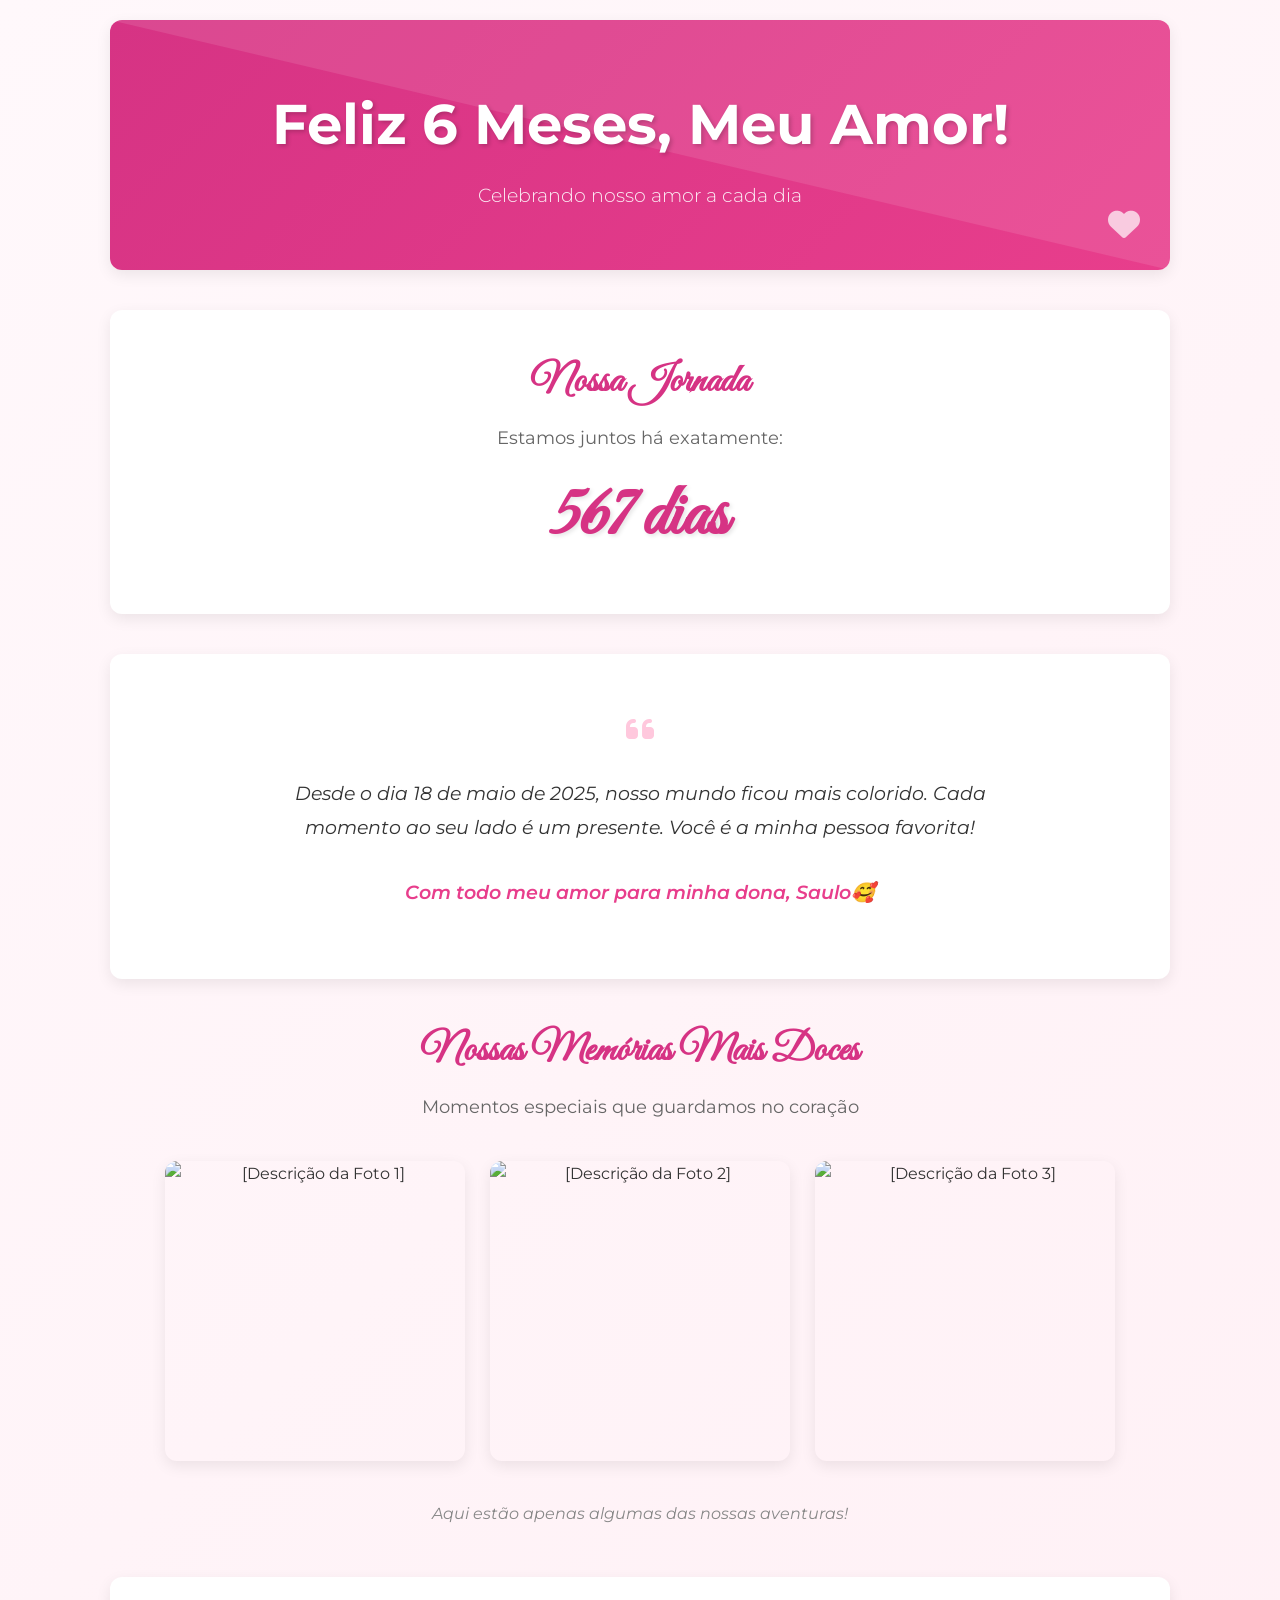
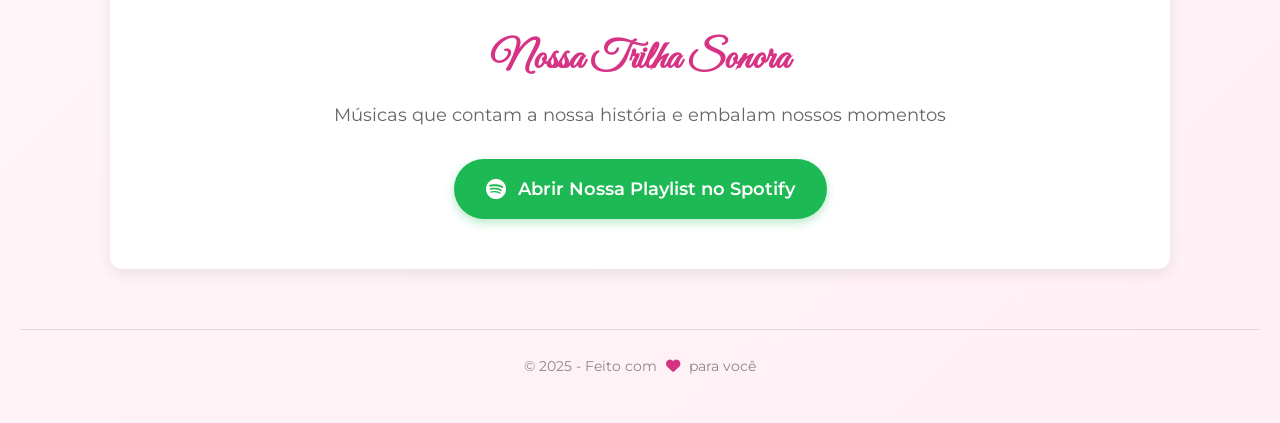
==== index.html @ 5a3d02bd "Add files via upload" ====
<!DOCTYPE html>
<html lang="pt-br">
<head>
    <meta charset="UTF-8">
    <meta name="viewport" content="width=device-width, initial-scale=1.0">
    <title>[Ana Julia e Saulo] - Nosso Cantinho de Amor</title>
    <link rel="stylesheet" href="styles.css"> 
    <link href="https://fonts.googleapis.com/css2?family=Great+Vibes&family=Montserrat:wght@300;400;500;600;700&display=swap" rel="stylesheet">
    <link rel="stylesheet" href="https://cdnjs.cloudflare.com/ajax/libs/font-awesome/6.4.0/css/all.min.css">
</head>
<body>
    <div class="container">
        <header class="hero-section">
            <div class="hero-content">
                <h1>Feliz 6 Meses, Meu Amor!</h1>
                <p class="subtitle">Celebrando nosso amor a cada dia</p>
            </div>
            <div class="decoration">
                <div class="heart"><i class="fas fa-heart"></i></div>
            </div>
        </header>

        <section class="counter-section">
            <div class="section-header">
                <h2>Nossa Jornada</h2>
                <p>Estamos juntos há exatamente:</p>
            </div>
            <div id="days-counter" class="counter">0 dias</div>
            <input type="hidden" id="start-date" value="18/05/2025"> 
        </section>

        <section class="message">
            <div class="message-content">
                <div class="quote-icon">
                    <i class="fas fa-quote-left"></i>
                </div>
                <p>Desde o dia 18 de maio de 2025, nosso mundo ficou mais colorido. Cada momento ao seu lado é um presente. Você é a minha pessoa favorita!</p>
                <p class="signature">Com todo meu amor para minha dona, Saulo🥰 </p>
            </div>
        </section>

        <section class="photo-gallery">
            <div class="section-header">
                <h2>Nossas Memórias Mais Doces</h2>
                <p>Momentos especiais que guardamos no coração</p>
            </div>
            <div class="photos">
                <div class="photo-card">
                    <div class="photo-frame">
                        <img src="sua-foto-1.jpg" alt="[Descrição da Foto 1]">
                        <div class="photo-overlay">
                            <div class="photo-caption">[Descrição da Foto 1]</div>
                        </div>
                    </div>
                </div>
                <div class="photo-card">
                    <div class="photo-frame">
                        <img src="sua-foto-2.jpg" alt="[Descrição da Foto 2]">
                        <div class="photo-overlay">
                            <div class="photo-caption">[Descrição da Foto 2]</div>
                        </div>
                    </div>
                </div>
                <div class="photo-card">
                    <div class="photo-frame">
                        <img src="sua-foto-3.jpg" alt="[Descrição da Foto 3]">
                        <div class="photo-overlay">
                            <div class="photo-caption">[Descrição da Foto 3]</div>
                        </div>
                    </div>
                </div>
            </div>
            <p class="gallery-note">Aqui estão apenas algumas das nossas aventuras!</p>
        </section>

        <section class="playlist-section">
            <div class="section-header">
                <h2>Nossa Trilha Sonora</h2>
                <p>Músicas que contam a nossa história e embalam nossos momentos</p>
            </div>
            <div class="playlist-content">
                <a href="[LINK DA PLAYLIST DO SPOTIFY]" target="_blank" class="spotify-button">
                    <i class="fab fa-spotify"></i>
                    <span>Abrir Nossa Playlist no Spotify</span>
                </a>
            </div>
        </section>
    </div>

    <footer>
        <div class="footer-content">
            <p>&copy; 2025 - Feito com <i class="fas fa-heart"></i> para você</p>
        </div>
    </footer>

    <script>
        function updateDaysCounter() {
            const startDateString = document.getElementById('start-date').value.trim();
            
            // Verifica se a data foi fornecida
            if (!startDateString) {
                document.getElementById('days-counter').textContent = `[Insira a data]`;
                return;
            } 

            // Parsing da data no formato DD/MM/AAAA
            const parts = startDateString.split('/');
            
            // Garante que o formato tem 3 partes
            if (parts.length !== 3) {
                 document.getElementById('days-counter').textContent = `[Formato Inválido]`;
                 return;
            }
            
            // As partes são: [Dia, Mês, Ano]
            const day = parseInt(parts[0], 10);
            const month = parseInt(parts[1], 10) - 1; // Mês é 0-indexed no JS (Janeiro = 0)
            const year = parseInt(parts[2], 10);

            // Cria o objeto Date (correto para DD/MM/AAAA)
            const startDate = new Date(year, month, day);
            const today = new Date();

            // Zera o horário para contar apenas dias inteiros
            startDate.setHours(0, 0, 0, 0);
            today.setHours(0, 0, 0, 0);
            
            const timeDifference = today.getTime() - startDate.getTime();
            const millisecondsPerDay = 1000 * 60 * 60 * 24;
            // Usa Math.ceil para garantir que o dia de início seja contado
            const daysTogether = Math.ceil(timeDifference / millisecondsPerDay);

            // Verifica se a data é válida (ex: evita NaN)
            if (isNaN(daysTogether)) {
                document.getElementById('days-counter').textContent = `[Erro na Data]`;
                return;
            }

            document.getElementById('days-counter').textContent = `${daysTogether} dias`;
        }

        document.addEventListener('DOMContentLoaded', updateDaysCounter);
    </script>
</body>
</html>
---- styles.css ----
/* Importação de Fontes do Google Fonts */
@import url('https://fonts.googleapis.com/css2?family=Great+Vibes&family=Montserrat:wght@300;400;500;600;700&display=swap');

/* --- Variáveis e Estilos Gerais --- */
:root {
    --primary-color: #d63384; /* Rosa mais sofisticado */
    --secondary-color: #e83e8c; /* Rosa secundário */
    --accent-color: #ffc8dd; /* Rosa claro para detalhes */
    --text-dark: #333333;
    --text-light: #ffffff;
    --background-light: #fff8fb; /* Fundo levemente rosa */
    --card-bg: #ffffff;
    --shadow: 0 5px 15px rgba(0, 0, 0, 0.08);
    --shadow-hover: 0 10px 25px rgba(0, 0, 0, 0.12);
    --border-radius: 12px;
    --transition: all 0.3s ease;
    --font-heading: 'Great Vibes', cursive;
    --font-body: 'Montserrat', sans-serif;
}

* {
    margin: 0;
    padding: 0;
    box-sizing: border-box;
}

body {
    font-family: var(--font-body);
    background: linear-gradient(135deg, #fff8fb 0%, #fff0f5 100%);
    color: var(--text-dark);
    line-height: 1.6;
    text-align: center;
    padding: 20px;
    min-height: 100vh;
}

.container {
    max-width: 1100px;
    margin: 0 auto;
    padding: 0 20px;
}

/* --- Seção Hero --- */
.hero-section {
    position: relative;
    padding: 60px 20px;
    margin-bottom: 40px;
    background: linear-gradient(135deg, var(--primary-color) 0%, var(--secondary-color) 100%);
    border-radius: var(--border-radius);
    color: var(--text-light);
    box-shadow: var(--shadow);
    overflow: hidden;
}

.hero-section::before {
    content: "";
    position: absolute;
    top: 0;
    left: 0;
    right: 0;
    bottom: 0;
    background: url('data:image/svg+xml;utf8,<svg xmlns="http://www.w3.org/2000/svg" viewBox="0 0 100 100" preserveAspectRatio="none"><path d="M0,0 L100,0 L100,100 Z" fill="rgba(255,255,255,0.1)"/></svg>');
    background-size: cover;
}

.hero-content {
    position: relative;
    z-index: 1;
}

.hero-section h1 {
    font-size: 3.5rem;
    margin-bottom: 10px;
    text-shadow: 2px 2px 4px rgba(0, 0, 0, 0.2);
}

.subtitle {
    font-size: 1.2rem;
    font-weight: 300;
    opacity: 0.9;
}

.decoration {
    position: absolute;
    bottom: 20px;
    right: 30px;
}

.heart {
    font-size: 2rem;
    color: rgba(255, 255, 255, 0.7);
    animation: pulse 2s infinite;
}

@keyframes pulse {
    0% { transform: scale(1); }
    50% { transform: scale(1.1); }
    100% { transform: scale(1); }
}

/* --- Cabeçalhos de Seção --- */
.section-header {
    margin-bottom: 30px;
}

.section-header h2 {
    font-family: var(--font-heading);
    font-size: 2.5rem;
    color: var(--primary-color);
    margin-bottom: 10px;
}

.section-header p {
    color: #666;
    font-size: 1.1rem;
}

/* --- Contador de Dias --- */
.counter-section {
    padding: 40px 30px;
    margin-bottom: 40px;
    background-color: var(--card-bg);
    border-radius: var(--border-radius);
    box-shadow: var(--shadow);
    transition: var(--transition);
}

.counter-section:hover {
    box-shadow: var(--shadow-hover);
}

.counter {
    font-family: var(--font-heading);
    font-size: 4.5rem;
    color: var(--primary-color);
    font-weight: bold;
    line-height: 1;
    margin: 20px 0;
    text-shadow: 2px 2px 4px rgba(0, 0, 0, 0.1);
    animation: fadeIn 1s ease-out;
}

@keyframes fadeIn {
    from {
        opacity: 0;
        transform: translateY(20px);
    }
    to {
        opacity: 1;
        transform: translateY(0);
    }
}

/* --- Mensagem de Amor --- */
.message {
    padding: 50px 30px;
    margin-bottom: 40px;
    background-color: var(--card-bg);
    border-radius: var(--border-radius);
    box-shadow: var(--shadow);
    transition: var(--transition);
    position: relative;
}

.message:hover {
    box-shadow: var(--shadow-hover);
}

.message-content {
    max-width: 700px;
    margin: 0 auto;
    position: relative;
}

.quote-icon {
    font-size: 2rem;
    color: var(--accent-color);
    margin-bottom: 20px;
}

.message p {
    font-size: 1.2rem;
    font-style: italic;
    line-height: 1.8;
    margin-bottom: 20px;
}

.signature {
    margin-top: 30px;
    font-weight: 600;
    color: var(--secondary-color);
    font-size: 1.3rem;
}

/* --- Galeria de Fotos --- */
.photo-gallery {
    margin-bottom: 50px;
}

.photos {
    display: flex;
    justify-content: center;
    gap: 25px;
    flex-wrap: wrap;
    margin: 40px 0;
}

.photo-card {
    width: 300px;
    height: 300px;
    perspective: 1000px;
}

.photo-frame {
    width: 100%;
    height: 100%;
    position: relative;
    transform-style: preserve-3d;
    transition: var(--transition);
    border-radius: var(--border-radius);
    overflow: hidden;
    box-shadow: var(--shadow);
}

.photo-card:hover .photo-frame {
    transform: translateY(-10px);
    box-shadow: var(--shadow-hover);
}

.photo-frame img {
    width: 100%;
    height: 100%;
    object-fit: cover;
    display: block;
}

.photo-overlay {
    position: absolute;
    top: 0;
    left: 0;
    width: 100%;
    height: 100%;
    background: rgba(214, 51, 132, 0.8);
    display: flex;
    align-items: center;
    justify-content: center;
    opacity: 0;
    transition: var(--transition);
}

.photo-card:hover .photo-overlay {
    opacity: 1;
}

.photo-caption {
    color: white;
    font-weight: 500;
    text-align: center;
    padding: 0 15px;
}

.gallery-note {
    color: #888;
    font-style: italic;
    margin-top: 20px;
}

/* --- Seção da Playlist (Spotify) --- */
.playlist-section {
    padding: 50px 30px;
    margin-bottom: 40px;
    background-color: var(--card-bg);
    border-radius: var(--border-radius);
    box-shadow: var(--shadow);
    transition: var(--transition);
}

.playlist-section:hover {
    box-shadow: var(--shadow-hover);
}

.playlist-content {
    margin-top: 30px;
}

.spotify-button {
    display: inline-flex;
    align-items: center;
    gap: 12px;
    padding: 16px 32px;
    background-color: #1DB954;
    color: var(--text-light);
    text-decoration: none;
    font-weight: 600;
    border-radius: 50px;
    font-size: 1.1rem;
    transition: var(--transition);
    box-shadow: 0 4px 10px rgba(29, 185, 84, 0.3);
}

.spotify-button:hover {
    background-color: #1ed760;
    transform: translateY(-3px);
    box-shadow: 0 6px 15px rgba(29, 185, 84, 0.4);
}

.spotify-button i {
    font-size: 1.3rem;
}

/* --- Rodapé (Footer) --- */
footer {
    margin-top: 60px;
    padding: 25px 0;
    color: #888;
    font-size: 0.9rem;
    border-top: 1px solid rgba(0, 0, 0, 0.1);
}

.footer-content i {
    color: var(--primary-color);
    margin: 0 5px;
}

/* --- Responsividade para Telas Menores --- */
@media (max-width: 768px) {
    .container {
        padding: 0 15px;
    }
    
    .hero-section {
        padding: 40px 15px;
    }
    
    .hero-section h1 {
        font-size: 2.5rem;
    }
    
    .section-header h2 {
        font-size: 2rem;
    }
    
    .counter {
        font-size: 3.5rem;
    }
    
    .photos {
        flex-direction: column;
        align-items: center;
        gap: 20px;
    }
    
    .photo-card {
        width: 100%;
        max-width: 350px;
        height: 300px;
    }
    
    .spotify-button {
        padding: 14px 25px;
        font-size: 1rem;
    }
    
    .decoration {
        position: relative;
        bottom: auto;
        right: auto;
        margin-top: 20px;
    }
}

@media (max-width: 480px) {
    body {
        padding: 10px;
    }
    
    .hero-section h1 {
        font-size: 2rem;
    }
    
    .counter {
        font-size: 2.8rem;
    }
    
    .message p {
        font-size: 1.1rem;
    }
}
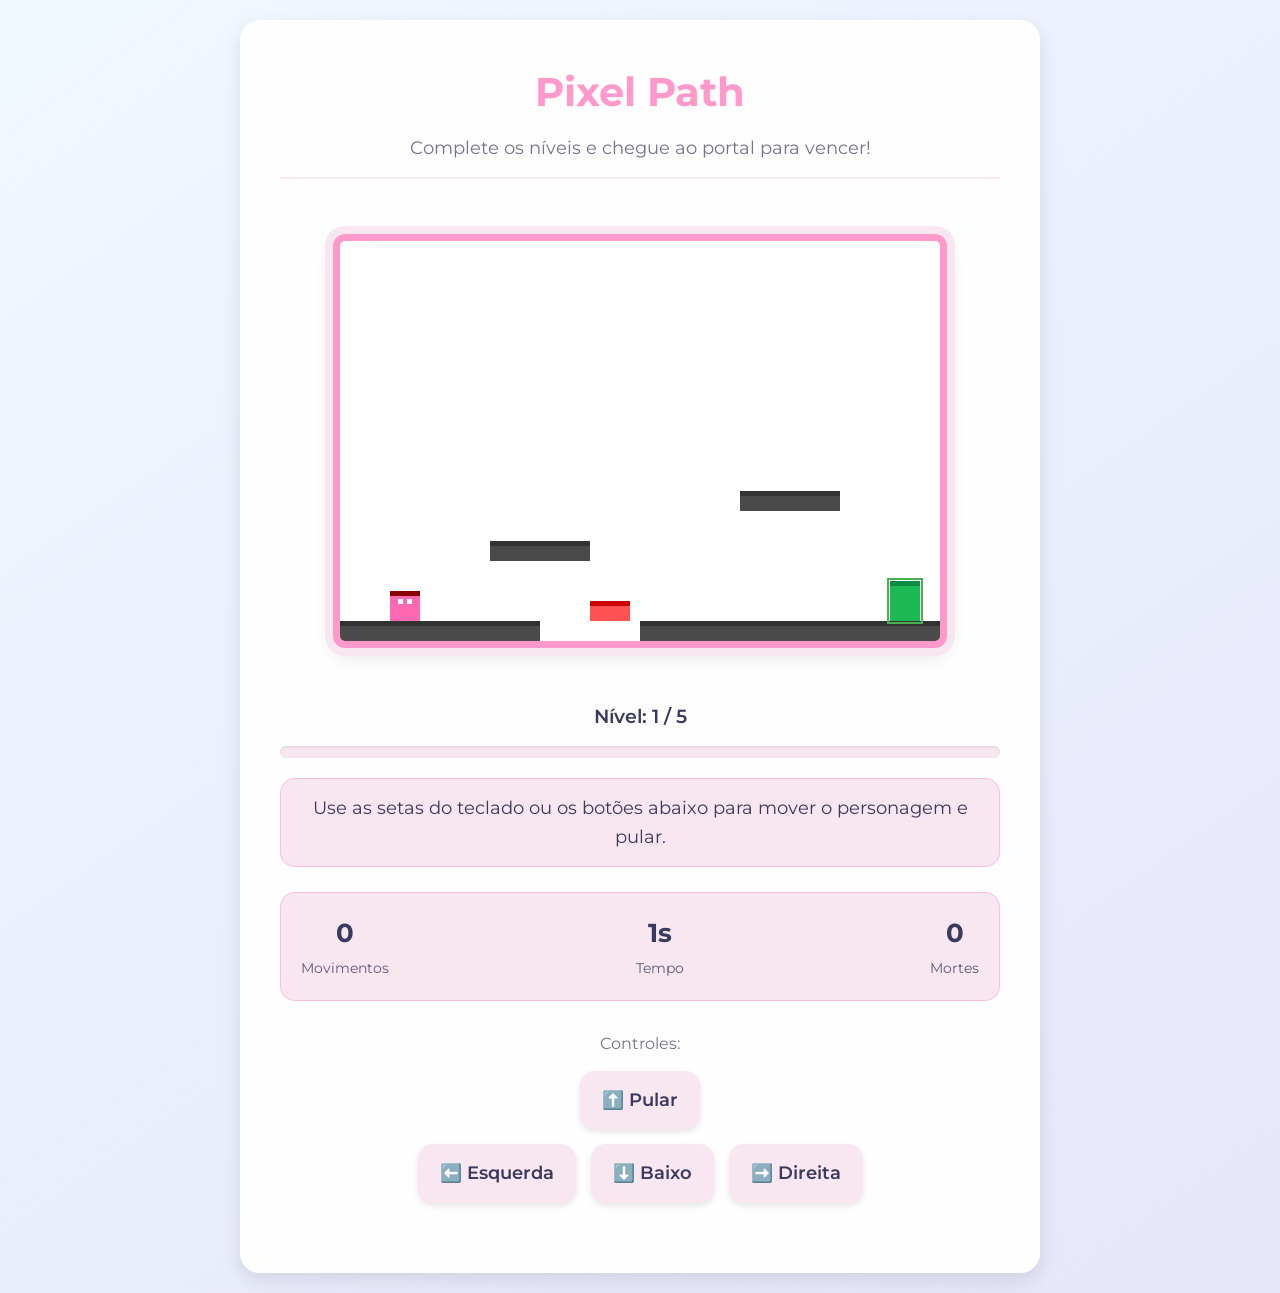
==== commit 8c7649a4: "Update fmt.Println message from 'Hello' to 'Goodbye'" ====
--- a/index.html
+++ b/index.html
@@ -3,143 +3,1057 @@
 <head>
     <meta charset="UTF-8">
     <meta name="viewport" content="width=device-width, initial-scale=1.0">
-    <title>[Ana Julia e Saulo] - Nosso Cantinho de Amor</title>
-    <link rel="stylesheet" href="styles.css"> 
-    <link href="https://fonts.googleapis.com/css2?family=Great+Vibes&family=Montserrat:wght@300;400;500;600;700&display=swap" rel="stylesheet">
+    <title>Segredo-Fofo</title>
+    <link href="https://fonts.googleapis.com/css2?family=Montserrat:wght@300;400;500;600;700&display=swap" rel="stylesheet">
     <link rel="stylesheet" href="https://cdnjs.cloudflare.com/ajax/libs/font-awesome/6.4.0/css/all.min.css">
+    <style>
+        /* --- Variáveis e Estilos Gerais (Mais Fofo e Profissional) --- */
+        :root {
+            /* Paleta Candy Pink e Soft Teal */
+            --primary-color: #FF99CC; /* Candy Pink - Cuter */
+            --secondary-color: #AEC6CF; /* Soft Blue/Teal - Professional Contrast */
+            --accent-color: #F8E6F0; /* Very Light Pink for accents */
+            --text-dark: #3a3a5e; /* Deep Indigo/Purple for Text */
+            --text-light: #ffffff;
+            --background-light: #F0F8FF; /* Alice Blue/Softest Blue */
+            --card-bg: rgba(255, 255, 255, 0.95);
+            --shadow: 0 8px 20px rgba(0, 0, 0, 0.1);
+            --shadow-hover: 0 12px 30px rgba(0, 0, 0, 0.15);
+            --border-radius: 20px; /* Mais arredondado (Fofo) */
+            --transition: all 0.4s cubic-bezier(0.25, 0.8, 0.25, 1); /* Transição mais suave (Profissional) */
+            --font-body: 'Montserrat', sans-serif;
+        }
+
+        * {
+            margin: 0;
+            padding: 0;
+            box-sizing: border-box;
+        }
+
+        body {
+            font-family: var(--font-body);
+            /* Gradiente de fundo mais suave */
+            background: linear-gradient(145deg, var(--background-light) 0%, #E6E6FA 100%); 
+            color: var(--text-dark);
+            line-height: 1.6;
+            text-align: center;
+            padding: 20px;
+            min-height: 100vh;
+            display: flex;
+            flex-direction: column;
+            justify-content: center;
+            align-items: center;
+            user-select: none;
+        }
+
+        .container {
+            max-width: 800px;
+            margin: 0 auto;
+            padding: 40px;
+            /* Efeito levemente Glassmorphism */
+            background: var(--card-bg);
+            border-radius: var(--border-radius);
+            box-shadow: var(--shadow);
+            transition: var(--transition);
+        }
+
+        .game-header {
+            margin-bottom: 25px;
+            padding-bottom: 15px;
+            border-bottom: 2px solid var(--accent-color);
+        }
+
+        h1 {
+            color: var(--primary-color);
+            font-size: 2.5rem; /* Um pouco maior */
+            font-weight: 700;
+            margin-bottom: 10px;
+            text-shadow: 1px 1px 3px rgba(0, 0, 0, 0.05);
+        }
+
+        .subtitle {
+            color: var(--text-dark);
+            opacity: 0.7; /* Texto mais suave */
+            font-size: 1.1rem;
+        }
+
+        /* --- Área do Jogo --- */
+        .game-container {
+            position: relative;
+            margin: 30px auto;
+            display: inline-block;
+        }
+
+        canvas {
+            border: 7px solid var(--primary-color); /* Borda mais grossa */
+            background-color: #ffffff;
+            border-radius: 12px;
+            /* Sombra em camadas para um visual mais premium/fofo */
+            box-shadow: 0 0 0 8px var(--accent-color), var(--shadow); 
+            image-rendering: pixelated;
+            image-rendering: crisp-edges;
+            transition: var(--transition);
+        }
+
+        /* --- Mensagens do Jogo --- */
+        #game-message {
+            margin: 20px 0;
+            font-size: 1.1rem;
+            color: var(--text-dark);
+            text-align: center;
+            padding: 15px;
+            /* Cor de fundo baseada na cor de destaque */
+            background-color: var(--accent-color); 
+            border-radius: 15px;
+            transition: var(--transition);
+            border: 1px solid rgba(255, 153, 204, 0.5);
+        }
+
+        /* --- Controles --- */
+        .controls-section {
+            margin-top: 30px;
+        }
+
+        .controls-title {
+            font-size: 1rem;
+            color: var(--text-dark);
+            opacity: 0.7;
+            margin-bottom: 15px;
+        }
+
+        .controls {
+            display: flex;
+            flex-direction: column;
+            align-items: center;
+            gap: 15px;
+        }
+
+        .control-row {
+            display: flex;
+            gap: 15px;
+        }
+
+        .control-btn {
+            padding: 15px 22px;
+            background-color: var(--accent-color);
+            border: none;
+            border-radius: 15px; /* Botões mais arredondados */
+            cursor: pointer;
+            font-weight: 600;
+            font-size: 1.1em;
+            transition: var(--transition);
+            min-width: 90px;
+            color: var(--text-dark);
+            box-shadow: 0 3px 6px rgba(0, 0, 0, 0.1);
+        }
+
+        .control-btn:hover {
+            background-color: var(--primary-color);
+            color: var(--text-light);
+            transform: translateY(-3px) scale(1.05); /* Efeito de elevação mais pronunciado */
+            box-shadow: 0 5px 10px rgba(0, 0, 0, 0.15);
+        }
+
+        .control-btn:active {
+            transform: translateY(1px);
+            box-shadow: 0 2px 4px rgba(0, 0, 0, 0.1);
+        }
+
+        /* --- Indicadores de Jogo (Stats) --- */
+        .game-stats {
+            display: flex;
+            justify-content: space-between;
+            margin-top: 25px;
+            padding: 20px;
+            background-color: var(--accent-color);
+            border-radius: 15px;
+            border: 1px solid rgba(255, 153, 204, 0.5);
+        }
+
+        .stat {
+            display: flex;
+            flex-direction: column;
+            align-items: center;
+        }
+
+        .stat-value {
+            font-size: 1.6rem;
+            font-weight: 700;
+            color: var(--text-dark); /* Valores importantes em cor escura para profissionalismo */
+        }
+
+        .stat-label {
+            font-size: 0.9rem;
+            color: var(--text-dark);
+            opacity: 0.8;
+            margin-top: 3px;
+        }
+
+        /* --- Efeitos de Vitória --- */
+        .victory-overlay {
+            display: none;
+            position: absolute;
+            top: 0;
+            left: 0;
+            width: 100%;
+            height: 100%;
+            background: rgba(255, 153, 204, 0.9); /* Candy Pink opaco */
+            border-radius: 12px;
+            justify-content: center;
+            align-items: center;
+            flex-direction: column;
+            color: white;
+            font-size: 1.5rem;
+            font-weight: 700;
+            z-index: 10;
+            animation: fadeIn 0.5s ease-out;
+        }
+
+        .victory-overlay i {
+            font-size: 3rem;
+            margin-bottom: 15px;
+            animation: pulse 1.5s infinite;
+        }
+
+        @keyframes pulse {
+            0% { transform: scale(1); }
+            50% { transform: scale(1.2); }
+            100% { transform: scale(1); }
+        }
+
+        @keyframes fadeIn {
+            from { opacity: 0; }
+            to { opacity: 1; }
+        }
+
+        /* --- Níveis e Progresso --- */
+        .level-indicator {
+            margin: 15px 0;
+            font-size: 1.2rem;
+            font-weight: 600;
+            color: var(--text-dark);
+        }
+
+        .progress-bar {
+            width: 100%;
+            height: 12px; /* Mais espesso */
+            background-color: var(--accent-color);
+            border-radius: 6px;
+            margin: 10px 0;
+            overflow: hidden;
+            box-shadow: inset 0 1px 3px rgba(0, 0, 0, 0.1); /* Detalhe profissional */
+        }
+
+        .progress-fill {
+            height: 100%;
+            background-color: var(--primary-color);
+            width: 0%;
+            transition: width 0.5s ease;
+        }
+
+        /* --- Botões de Ação --- */
+        .action-buttons {
+            display: flex;
+            justify-content: center;
+            gap: 20px;
+            margin-top: 30px;
+        }
+
+        /* Estilo para Botões e Links de Ação */
+        .action-btn {
+            padding: 14px 30px;
+            background-color: var(--primary-color);
+            color: var(--text-light);
+            border: none;
+            border-radius: 15px;
+            cursor: pointer;
+            font-weight: 600;
+            font-size: 1rem;
+            transition: var(--transition);
+            box-shadow: 0 3px 6px rgba(0, 0, 0, 0.15);
+            text-decoration: none; /* Importante para links <a> */
+            display: inline-flex;
+            align-items: center;
+            gap: 8px;
+        }
+
+        .action-btn:hover {
+            background-color: #FF80B3; /* Tom ligeiramente mais claro no hover */
+            transform: translateY(-3px);
+            box-shadow: 0 6px 12px rgba(0, 0, 0, 0.2);
+        }
+
+        .action-btn:active {
+            transform: translateY(1px);
+            box-shadow: 0 2px 4px rgba(0, 0, 0, 0.1);
+        }
+
+        /* --- Responsividade --- */
+        @media (max-width: 768px) {
+            .container {
+                padding: 30px;
+            }
+            
+            h1 {
+                font-size: 2rem;
+            }
+            
+            canvas {
+                width: 100%;
+                max-width: 400px;
+                height: auto;
+            }
+            
+            .control-btn {
+                padding: 12px 18px;
+                font-size: 1em;
+                min-width: 80px;
+            }
+        }
+
+        @media (max-width: 480px) {
+            body {
+                padding: 10px;
+            }
+            
+            .container {
+                padding: 20px;
+            }
+            
+            h1 {
+                font-size: 1.8rem;
+            }
+            
+            .control-row {
+                flex-wrap: wrap;
+                justify-content: center;
+            }
+            
+            .action-buttons {
+                flex-direction: column;
+                gap: 10px;
+            }
+        }
+    </style>
 </head>
 <body>
     <div class="container">
-        <header class="hero-section">
-            <div class="hero-content">
-                <h1>Feliz 6 Meses, Meu Amor!</h1>
-                <p class="subtitle">Celebrando nosso amor a cada dia</p>
+        <div class="game-header">
+            <h1>Pixel Path</h1>
+            <p class="subtitle">Complete os níveis e chegue ao portal para vencer!</p>
+        </div>
+
+        <div class="game-container">
+            <canvas id="gameCanvas" width="600" height="400"></canvas>
+            <div id="victoryOverlay" class="victory-overlay">
+                <i class="fas fa-trophy"></i>
+                <p>Nível Concluído!</p>
             </div>
-            <div class="decoration">
-                <div class="heart"><i class="fas fa-heart"></i></div>
+        </div>
+        
+        <div class="level-indicator">
+            Nível: <span id="currentLevel">1</span> / <span id="totalLevels">5</span>
+        </div>
+        
+        <div class="progress-bar">
+            <div id="progressFill" class="progress-fill"></div>
+        </div>
+        
+        <div id="game-message">
+            Use as setas do teclado ou os botões abaixo para mover o personagem e pular.
+        </div>
+        
+        <div class="game-stats">
+            <div class="stat">
+                <div class="stat-value" id="moveCount">0</div>
+                <div class="stat-label">Movimentos</div>
             </div>
-        </header>
-
-        <section class="counter-section">
-            <div class="section-header">
-                <h2>Nossa Jornada</h2>
-                <p>Estamos juntos há exatamente:</p>
+            <div class="stat">
+                <div class="stat-value" id="timeCount">0s</div>
+                <div class="stat-label">Tempo</div>
             </div>
-            <div id="days-counter" class="counter">0 dias</div>
-            <input type="hidden" id="start-date" value="18/05/2025"> 
-        </section>
-
-        <section class="message">
-            <div class="message-content">
-                <div class="quote-icon">
-                    <i class="fas fa-quote-left"></i>
+            <div class="stat">
+                <div class="stat-value" id="deathCount">0</div>
+                <div class="stat-label">Mortes</div>
+            </div>
+        </div>
+        
+        <div class="controls-section">
+            <div class="controls-title">Controles:</div>
+            <div class="controls">
+                <div class="control-row">
+                    <div class="control-btn" data-direction="up">⬆️ Pular</div>
                 </div>
-                <p>Desde o dia 18 de maio de 2025, nosso mundo ficou mais colorido. Cada momento ao seu lado é um presente. Você é a minha pessoa favorita!</p>
-                <p class="signature">Com todo meu amor para minha dona, Saulo🥰 </p>
-            </div>
-        </section>
-
-        <section class="photo-gallery">
-            <div class="section-header">
-                <h2>Nossas Memórias Mais Doces</h2>
-                <p>Momentos especiais que guardamos no coração</p>
-            </div>
-            <div class="photos">
-                <div class="photo-card">
-                    <div class="photo-frame">
-                        <img src="sua-foto-1.jpg" alt="[Descrição da Foto 1]">
-                        <div class="photo-overlay">
-                            <div class="photo-caption">[Descrição da Foto 1]</div>
-                        </div>
-                    </div>
-                </div>
-                <div class="photo-card">
-                    <div class="photo-frame">
-                        <img src="sua-foto-2.jpg" alt="[Descrição da Foto 2]">
-                        <div class="photo-overlay">
-                            <div class="photo-caption">[Descrição da Foto 2]</div>
-                        </div>
-                    </div>
-                </div>
-                <div class="photo-card">
-                    <div class="photo-frame">
-                        <img src="sua-foto-3.jpg" alt="[Descrição da Foto 3]">
-                        <div class="photo-overlay">
-                            <div class="photo-caption">[Descrição da Foto 3]</div>
-                        </div>
-                    </div>
+                <div class="control-row">
+                    <div class="control-btn" data-direction="left">⬅️ Esquerda</div>
+                    <div class="control-btn" data-direction="down">⬇️ Baixo</div>
+                    <div class="control-btn" data-direction="right">➡️ Direita</div>
                 </div>
             </div>
-            <p class="gallery-note">Aqui estão apenas algumas das nossas aventuras!</p>
-        </section>
-
-        <section class="playlist-section">
-            <div class="section-header">
-                <h2>Nossa Trilha Sonora</h2>
-                <p>Músicas que contam a nossa história e embalam nossos momentos</p>
-            </div>
-            <div class="playlist-content">
-                <a href="[LINK DA PLAYLIST DO SPOTIFY]" target="_blank" class="spotify-button">
-                    <i class="fab fa-spotify"></i>
-                    <span>Abrir Nossa Playlist no Spotify</span>
-                </a>
-            </div>
-        </section>
+        </div>
+        
+        <div class="action-buttons">
+            <a href="https://SEU-LINK-AQUI.com" target="_blank" id="siteLink" class="action-btn" style="display: none;">
+                <i class="fas fa-external-link-alt"></i> Meu Site
+            </a>
+            
+            <button id="nextLevelBtn" class="action-btn" style="display: none;">
+                <i class="fas fa-arrow-right"></i> Próximo Nível
+            </button>
+        </div>
     </div>
 
-    <footer>
-        <div class="footer-content">
-            <p>&copy; 2025 - Feito com <i class="fas fa-heart"></i> para você</p>
-        </div>
-    </footer>
-
     <script>
-        function updateDaysCounter() {
-            const startDateString = document.getElementById('start-date').value.trim();
-            
-            // Verifica se a data foi fornecida
-            if (!startDateString) {
-                document.getElementById('days-counter').textContent = `[Insira a data]`;
-                return;
-            } 
-
-            // Parsing da data no formato DD/MM/AAAA
-            const parts = startDateString.split('/');
-            
-            // Garante que o formato tem 3 partes
-            if (parts.length !== 3) {
-                 document.getElementById('days-counter').textContent = `[Formato Inválido]`;
-                 return;
-            }
-            
-            // As partes são: [Dia, Mês, Ano]
-            const day = parseInt(parts[0], 10);
-            const month = parseInt(parts[1], 10) - 1; // Mês é 0-indexed no JS (Janeiro = 0)
-            const year = parseInt(parts[2], 10);
-
-            // Cria o objeto Date (correto para DD/MM/AAAA)
-            const startDate = new Date(year, month, day);
-            const today = new Date();
-
-            // Zera o horário para contar apenas dias inteiros
-            startDate.setHours(0, 0, 0, 0);
-            today.setHours(0, 0, 0, 0);
-            
-            const timeDifference = today.getTime() - startDate.getTime();
-            const millisecondsPerDay = 1000 * 60 * 60 * 24;
-            // Usa Math.ceil para garantir que o dia de início seja contado
-            const daysTogether = Math.ceil(timeDifference / millisecondsPerDay);
-
-            // Verifica se a data é válida (ex: evita NaN)
-            if (isNaN(daysTogether)) {
-                document.getElementById('days-counter').textContent = `[Erro na Data]`;
-                return;
-            }
-
-            document.getElementById('days-counter').textContent = `${daysTogether} dias`;
-        }
-
-        document.addEventListener('DOMContentLoaded', updateDaysCounter);
+        // Configurações do jogo
+        const canvas = document.getElementById('gameCanvas');
+        const ctx = canvas.getContext('2d');
+        const victoryOverlay = document.getElementById('victoryOverlay');
+        const moveCountDisplay = document.getElementById('moveCount');
+        const timeCountDisplay = document.getElementById('timeCount');
+        const deathCountDisplay = document.getElementById('deathCount');
+        const currentLevelDisplay = document.getElementById('currentLevel');
+        const progressFill = document.getElementById('progressFill');
+        const nextLevelBtn = document.getElementById('nextLevelBtn');
+        const siteLink = document.getElementById('siteLink'); // Referência para o novo link
+        const gameMessage = document.getElementById('game-message');
+        const controls = document.querySelectorAll('.control-btn');
+
+        // Configurações do jogo
+        const TILE_SIZE = 40;
+        const GRAVITY = 0.5;
+        const JUMP_FORCE = -12;
+        const PLAYER_SPEED = 5;
+        
+        // Variáveis do jogo
+        let gameActive = true;
+        let moveCount = 0;
+        let deathCount = 0;
+        let startTime = Date.now();
+        let timerInterval;
+        let currentLevel = 1;
+        const totalLevels = 5;
+        
+        // Elementos do jogo
+        let player = {
+            x: 50,
+            y: 300,
+            width: 30,
+            height: 30,
+            velocityX: 0,
+            velocityY: 0,
+            isJumping: false,
+            color: '#FF69B4'
+        };
+        
+        let platforms = [];
+        let hazards = [];
+        let goal = null;
+        let dynamicElements = [];
+        
+        // Níveis do jogo (Mantidos os mesmos da versão anterior)
+        const levels = [
+            // Nível 1
+            {
+                platforms: [
+                    { x: 0, y: 380, width: 200, height: 20, color: '#4a4a4a' },
+                    { x: 300, y: 380, width: 300, height: 20, color: '#4a4a4a' },
+                    { x: 150, y: 300, width: 100, height: 20, color: '#4a4a4a' },
+                    { x: 400, y: 250, width: 100, height: 20, color: '#4a4a4a' }
+                ],
+                hazards: [
+                    { x: 250, y: 360, width: 40, height: 20, color: '#ff5252' }
+                ],
+                goal: { x: 550, y: 340, width: 30, height: 40, color: '#1DB954' },
+                dynamicElements: [
+                    { 
+                        type: 'movingPlatform', 
+                        x: 200, 
+                        y: 200, 
+                        width: 80, 
+                        height: 15, 
+                        color: '#4a4a4a',
+                        speedX: 2,
+                        minX: 150,
+                        maxX: 350
+                    }
+                ]
+            },
+            // Nível 2
+            {
+                platforms: [
+                    { x: 0, y: 380, width: 150, height: 20, color: '#4a4a4a' },
+                    { x: 200, y: 380, width: 150, height: 20, color: '#4a4a4a' },
+                    { x: 400, y: 380, width: 200, height: 20, color: '#4a4a4a' },
+                    { x: 100, y: 280, width: 100, height: 20, color: '#4a4a4a' },
+                    { x: 300, y: 230, width: 100, height: 20, color: '#4a4a4a' }
+                ],
+                hazards: [
+                    { x: 170, y: 360, width: 20, height: 20, color: '#ff5252' },
+                    { x: 370, y: 360, width: 20, height: 20, color: '#ff5252' }
+                ],
+                goal: { x: 550, y: 340, width: 30, height: 40, color: '#1DB954' },
+                dynamicElements: [
+                    { 
+                        type: 'disappearingPlatform', 
+                        x: 450, 
+                        y: 300, 
+                        width: 80, 
+                        height: 15, 
+                        color: '#ff9800',
+                        timer: 0,
+                        visible: true,
+                        interval: 120
+                    }
+                ]
+            },
+            // Nível 3
+            {
+                platforms: [
+                    { x: 0, y: 380, width: 100, height: 20, color: '#4a4a4a' },
+                    { x: 150, y: 380, width: 100, height: 20, color: '#4a4a4a' },
+                    { x: 300, y: 380, width: 100, height: 20, color: '#4a4a4a' },
+                    { x: 450, y: 380, width: 150, height: 20, color: '#4a4a4a' },
+                    { x: 50, y: 280, width: 80, height: 20, color: '#4a4a4a' },
+                    { x: 200, y: 230, width: 80, height: 20, color: '#4a4a4a' },
+                    { x: 350, y: 180, width: 80, height: 20, color: '#4a4a4a' }
+                ],
+                hazards: [
+                    { x: 120, y: 360, width: 20, height: 20, color: '#ff5252' },
+                    { x: 270, y: 360, width: 20, height: 20, color: '#ff5252' },
+                    { x: 420, y: 360, width: 20, height: 20, color: '#ff5252' }
+                ],
+                goal: { x: 550, y: 140, width: 30, height: 40, color: '#1DB954' },
+                dynamicElements: [
+                    { 
+                        type: 'movingPlatform', 
+                        x: 100, 
+                        y: 330, 
+                        width: 80, 
+                        height: 15, 
+                        color: '#4a4a4a',
+                        speedX: 3,
+                        minX: 100,
+                        maxX: 250
+                    },
+                    { 
+                        type: 'disappearingPlatform', 
+                        x: 250, 
+                        y: 180, 
+                        width: 80, 
+                        height: 15, 
+                        color: '#ff9800',
+                        timer: 0,
+                        visible: true,
+                        interval: 90
+                    }
+                ]
+            },
+            // Nível 4
+            {
+                platforms: [
+                    { x: 0, y: 380, width: 80, height: 20, color: '#4a4a4a' },
+                    { x: 130, y: 380, width: 80, height: 20, color: '#4a4a4a' },
+                    { x: 260, y: 380, width: 80, height: 20, color: '#4a4a4a' },
+                    { x: 390, y: 380, width: 80, height: 20, color: '#4a4a4a' },
+                    { x: 520, y: 380, width: 80, height: 20, color: '#4a4a4a' },
+                    { x: 80, y: 300, width: 60, height: 20, color: '#4a4a4a' },
+                    { x: 210, y: 250, width: 60, height: 20, color: '#4a4a4a' },
+                    { x: 340, y: 200, width: 60, height: 20, color: '#4a4a4a' },
+                    { x: 470, y: 150, width: 60, height: 20, color: '#4a4a4a' }
+                ],
+                hazards: [
+                    { x: 110, y: 360, width: 10, height: 20, color: '#ff5252' },
+                    { x: 240, y: 360, width: 10, height: 20, color: '#ff5252' },
+                    { x: 370, y: 360, width: 10, height: 20, color: '#ff5252' },
+                    { x: 500, y: 360, width: 10, height: 20, color: '#ff5252' }
+                ],
+                goal: { x: 550, y: 110, width: 30, height: 40, color: '#1DB954' },
+                dynamicElements: [
+                    { 
+                        type: 'movingPlatform', 
+                        x: 150, 
+                        y: 200, 
+                        width: 60, 
+                        height: 15, 
+                        color: '#4a4a4a',
+                        speedX: 2,
+                        minX: 150,
+                        maxX: 300
+                    },
+                    { 
+                        type: 'disappearingPlatform', 
+                        x: 280, 
+                        y: 150, 
+                        width: 60, 
+                        height: 15, 
+                        color: '#ff9800',
+                        timer: 0,
+                        visible: true,
+                        interval: 60
+                    },
+                    { 
+                        type: 'movingPlatform', 
+                        x: 410, 
+                        y: 100, 
+                        width: 60, 
+                        height: 15, 
+                        color: '#4a4a4a',
+                        speedX: 3,
+                        minX: 350,
+                        maxX: 500
+                    }
+                ]
+            },
+            // Nível 5
+            {
+                platforms: [
+                    { x: 0, y: 380, width: 60, height: 20, color: '#4a4a4a' },
+                    { x: 120, y: 380, width: 60, height: 20, color: '#4a4a4a' },
+                    { x: 240, y: 380, width: 60, height: 20, color: '#4a4a4a' },
+                    { x: 360, y: 380, width: 60, height: 20, color: '#4a4a4a' },
+                    { x: 480, y: 380, width: 60, height: 20, color: '#4a4a4a' },
+                    { x: 60, y: 320, width: 40, height: 20, color: '#4a4a4a' },
+                    { x: 180, y: 270, width: 40, height: 20, color: '#4a4a4a' },
+                    { x: 300, y: 220, width: 40, height: 20, color: '#4a4a4a' },
+                    { x: 420, y: 170, width: 40, height: 20, color: '#4a4a4a' },
+                    { x: 540, y: 120, width: 40, height: 20, color: '#4a4a4a' }
+                ],
+                hazards: [
+                    { x: 90, y: 360, width: 20, height: 20, color: '#ff5252' },
+                    { x: 210, y: 360, width: 20, height: 20, color: '#ff5252' },
+                    { x: 330, y: 360, width: 20, height: 20, color: '#ff5252' },
+                    { x: 450, y: 360, width: 20, height: 20, color: '#ff5252' },
+                    { x: 40, y: 300, width: 10, height: 20, color: '#ff5252' },
+                    { x: 160, y: 250, width: 10, height: 20, color: '#ff5252' },
+                    { x: 280, y: 200, width: 10, height: 20, color: '#ff5252' },
+                    { x: 400, y: 150, width: 10, height: 20, color: '#ff5252' }
+                ],
+                goal: { x: 570, y: 80, width: 30, height: 40, color: '#1DB954' },
+                dynamicElements: [
+                    { 
+                        type: 'movingPlatform', 
+                        x: 100, 
+                        y: 250, 
+                        width: 40, 
+                        height: 15, 
+                        color: '#4a4a4a',
+                        speedX: 2,
+                        minX: 80,
+                        maxX: 200
+                    },
+                    { 
+                        type: 'disappearingPlatform', 
+                        x: 220, 
+                        y: 200, 
+                        width: 40, 
+                        height: 15, 
+                        color: '#ff9800',
+                        timer: 0,
+                        visible: true,
+                        interval: 45
+                    },
+                    { 
+                        type: 'movingPlatform', 
+                        x: 340, 
+                        y: 150, 
+                        width: 40, 
+                        height: 15, 
+                        color: '#4a4a4a',
+                        speedX: 3,
+                        minX: 300,
+                        maxX: 420
+                    },
+                    { 
+                        type: 'disappearingPlatform', 
+                        x: 460, 
+                        y: 100, 
+                        width: 40, 
+                        height: 15, 
+                        color: '#ff9800',
+                        timer: 0,
+                        visible: true,
+                        interval: 30
+                    }
+                ]
+            }
+        ];
+
+        // Inicializa o jogo
+        function initGame() {
+            loadLevel(currentLevel);
+            startTimer();
+            gameLoop();
+        }
+
+        // Carrega um nível específico
+        function loadLevel(levelIndex) {
+            const level = levels[levelIndex - 1];
+            platforms = [...level.platforms];
+            hazards = [...level.hazards];
+            goal = {...level.goal};
+            dynamicElements = level.dynamicElements.map(elem => ({...elem}));
+            
+            // Reinicia a posição do jogador
+            player.x = 50;
+            player.y = 300;
+            player.velocityX = 0;
+            player.velocityY = 0;
+            player.isJumping = false;
+            
+            // Atualiza a interface
+            currentLevelDisplay.textContent = levelIndex;
+            progressFill.style.width = `${((levelIndex - 1) / totalLevels) * 100}%`;
+            nextLevelBtn.style.display = 'none';
+            siteLink.style.display = 'none'; // **NOVO: Esconde o link do site ao carregar o nível**
+            victoryOverlay.style.display = 'none';
+            gameActive = true;
+            
+            // Reinicia contadores
+            moveCount = 0;
+            moveCountDisplay.textContent = moveCount;
+        }
+
+        // Inicia o temporizador
+        function startTimer() {
+            startTime = Date.now();
+            clearInterval(timerInterval);
+            timerInterval = setInterval(() => {
+                if (gameActive) {
+                    const elapsedSeconds = Math.floor((Date.now() - startTime) / 1000);
+                    timeCountDisplay.textContent = `${elapsedSeconds}s`;
+                }
+            }, 1000);
+        }
+
+        // Loop principal do jogo
+        function gameLoop() {
+            ctx.clearRect(0, 0, canvas.width, canvas.height);
+            
+            // Atualiza elementos dinâmicos
+            updateDynamicElements();
+            
+            // Aplica gravidade
+            player.velocityY += GRAVITY;
+            player.y += player.velocityY;
+            
+            // Aplica movimento horizontal
+            player.x += player.velocityX;
+            
+            // Verifica colisões com plataformas
+            checkPlatformCollisions();
+            
+            // Verifica colisões com perigos
+            checkHazardCollisions();
+            
+            // Verifica se alcançou o objetivo
+            checkGoalCollision();
+            
+            // Mantém o jogador dentro dos limites da tela
+            if (player.x < 0) player.x = 0;
+            if (player.x + player.width > canvas.width) player.x = canvas.width - player.width;
+            if (player.y > canvas.height) {
+                playerDie();
+            }
+            
+            // Desenha todos os elementos
+            drawGame();
+            
+            requestAnimationFrame(gameLoop);
+        }
+
+        // Atualiza elementos dinâmicos
+        function updateDynamicElements() {
+            dynamicElements.forEach(elem => {
+                if (elem.type === 'movingPlatform') {
+                    elem.x += elem.speedX;
+                    if (elem.x <= elem.minX || elem.x + elem.width >= elem.maxX) {
+                        elem.speedX *= -1;
+                    }
+                } else if (elem.type === 'disappearingPlatform') {
+                    elem.timer++;
+                    if (elem.timer >= elem.interval) {
+                        elem.visible = !elem.visible;
+                        elem.timer = 0;
+                    }
+                }
+            });
+        }
+
+        // Verifica colisões com plataformas
+        function checkPlatformCollisions() {
+            let onGround = false;
+            
+            // Verifica plataformas estáticas
+            platforms.forEach(platform => {
+                if (isColliding(player, platform)) {
+                    // Colisão vertical
+                    if (player.velocityY > 0 && player.y + player.height - player.velocityY <= platform.y) {
+                        player.y = platform.y - player.height;
+                        player.velocityY = 0;
+                        player.isJumping = false;
+                        onGround = true;
+                    }
+                    // Colisão horizontal
+                    else if (player.velocityY <= 0 && player.y - player.velocityY >= platform.y + platform.height) {
+                        player.y = platform.y + platform.height;
+                        player.velocityY = 0;
+                    }
+                    // Colisão lateral
+                    else if (player.velocityX !== 0) {
+                        if (player.x + player.width - player.velocityX <= platform.x) {
+                            player.x = platform.x - player.width;
+                        } else if (player.x - player.velocityX >= platform.x + platform.width) {
+                            player.x = platform.x + platform.width;
+                        }
+                    }
+                }
+            });
+            
+            // Verifica plataformas dinâmicas
+            dynamicElements.forEach(elem => {
+                if (elem.visible && isColliding(player, elem)) {
+                    // Colisão vertical
+                    if (player.velocityY > 0 && player.y + player.height - player.velocityY <= elem.y) {
+                        player.y = elem.y - player.height;
+                        player.velocityY = 0;
+                        player.isJumping = false;
+                        onGround = true;
+                        
+                        // Se for uma plataforma móvel, move o jogador junto
+                        if (elem.type === 'movingPlatform') {
+                            player.x += elem.speedX;
+                        }
+                    }
+                }
+            });
+            
+            // Se não está no chão, está pulando
+            if (!onGround && player.velocityY >= 0) {
+                player.isJumping = true;
+            }
+        }
+
+        // Verifica colisões com perigos
+        function checkHazardCollisions() {
+            hazards.forEach(hazard => {
+                if (isColliding(player, hazard)) {
+                    playerDie();
+                }
+            });
+        }
+
+        // Verifica se alcançou o objetivo
+        function checkGoalCollision() {
+            if (goal && isColliding(player, goal)) {
+                endLevel(true);
+            }
+        }
+
+        // O jogador morre
+        function playerDie() {
+            deathCount++;
+            deathCountDisplay.textContent = deathCount;
+            loadLevel(currentLevel);
+        }
+
+        // FINALIZA O NÍVEL (LÓGICA MODIFICADA AQUI)
+        function endLevel(success) {
+            if (success) {
+                gameActive = false;
+                victoryOverlay.style.display = 'flex';
+                nextLevelBtn.style.display = 'none'; 
+                siteLink.style.display = 'none';
+
+                if (currentLevel < totalLevels) {
+                    // FASES INTERMEDIÁRIAS
+                    gameMessage.innerHTML = "🎉 <strong>Nível Concluído!</strong> 🎉";
+                    nextLevelBtn.style.display = 'block';
+                } else {
+                    // ÚLTIMO NÍVEL CONCLUÍDO (Nível 5)
+                    gameMessage.innerHTML = "🏆 <strong>Parabéns! Você completou todos os níveis!</strong> 🏆";
+                    siteLink.style.display = 'block'; // **MOSTRA O LINK DO SITE**
+                }
+            }
+        }
+
+        // Verifica colisão entre dois retângulos
+        function isColliding(rect1, rect2) {
+            return rect1.x < rect2.x + rect2.width &&
+                   rect1.x + rect1.width > rect2.x &&
+                   rect1.y < rect2.y + rect2.height &&
+                   rect1.y + rect1.height > rect2.y;
+        }
+
+        // Desenha todos os elementos do jogo (Sem alterações)
+        function drawGame() {
+            // Desenha plataformas
+            platforms.forEach(platform => {
+                ctx.fillStyle = platform.color;
+                ctx.fillRect(platform.x, platform.y, platform.width, platform.height);
+                
+                // Detalhes das plataformas
+                ctx.fillStyle = '#333';
+                ctx.fillRect(platform.x, platform.y, platform.width, 5);
+            });
+            
+            // Desenha elementos dinâmicos
+            dynamicElements.forEach(elem => {
+                if (elem.visible) {
+                    ctx.fillStyle = elem.color;
+                    ctx.fillRect(elem.x, elem.y, elem.width, elem.height);
+                    
+                    // Detalhes das plataformas dinâmicas
+                    if (elem.type === 'disappearingPlatform') {
+                        ctx.fillStyle = '#ff6b00';
+                        ctx.fillRect(elem.x, elem.y, elem.width, 3);
+                    } else {
+                        ctx.fillStyle = '#333';
+                        ctx.fillRect(elem.x, elem.y, elem.width, 3);
+                    }
+                }
+            });
+            
+            // Desenha perigos
+            hazards.forEach(hazard => {
+                ctx.fillStyle = hazard.color;
+                ctx.fillRect(hazard.x, hazard.y, hazard.width, hazard.height);
+                
+                // Detalhes dos perigos
+                ctx.fillStyle = '#cc0000';
+                ctx.fillRect(hazard.x, hazard.y, hazard.width, 5);
+            });
+            
+            // Desenha objetivo
+            if (goal) {
+                ctx.fillStyle = goal.color;
+                ctx.fillRect(goal.x, goal.y, goal.width, goal.height);
+                
+                // Detalhes do objetivo
+                ctx.fillStyle = '#0d8b40';
+                ctx.fillRect(goal.x, goal.y, goal.width, 5);
+                
+                // Efeito de brilho no objetivo
+                ctx.strokeStyle = '#4caf50';
+                ctx.lineWidth = 2;
+                ctx.strokeRect(goal.x - 2, goal.y - 2, goal.width + 4, goal.height + 4);
+            }
+            
+            // Desenha jogador
+            ctx.fillStyle = player.color;
+            ctx.fillRect(player.x, player.y, player.width, player.height);
+            
+            // Detalhes do jogador
+            ctx.fillStyle = '#8B0000'; // Cor mais escura para o detalhe
+            ctx.fillRect(player.x, player.y, player.width, 5);
+            
+            // Olhos do jogador
+            ctx.fillStyle = '#ffffff';
+            ctx.fillRect(player.x + 8, player.y + 8, 5, 5);
+            ctx.fillRect(player.x + player.width - 13, player.y + 8, 5, 5);
+        }
+
+        // Controles por teclado (Sem alterações)
+        document.addEventListener('keydown', (e) => {
+            if (!gameActive) return;
+            
+            switch (e.key) {
+                case 'ArrowUp':
+                case 'w':
+                case 'W':
+                case ' ':
+                    if (!player.isJumping) {
+                        player.velocityY = JUMP_FORCE;
+                        player.isJumping = true;
+                        moveCount++;
+                        moveCountDisplay.textContent = moveCount;
+                    }
+                    break;
+                case 'ArrowLeft':
+                case 'a':
+                case 'A':
+                    player.velocityX = -PLAYER_SPEED;
+                    moveCount++;
+                    moveCountDisplay.textContent = moveCount;
+                    break;
+                case 'ArrowRight':
+                case 'd':
+                case 'D':
+                    player.velocityX = PLAYER_SPEED;
+                    moveCount++;
+                    moveCountDisplay.textContent = moveCount;
+                    break;
+                case 'ArrowDown':
+                case 's':
+                case 'S':
+                    // Opcional: agachar ou descer plataformas
+                    break;
+            }
+        });
+
+        document.addEventListener('keyup', (e) => {
+            switch (e.key) {
+                case 'ArrowLeft':
+                case 'a':
+                case 'A':
+                case 'ArrowRight':
+                case 'd':
+                case 'D':
+                    player.velocityX = 0;
+                    break;
+            }
+        });
+
+        // Controles por botões (Mobile/Mouse) (Sem alterações)
+        controls.forEach(button => {
+            button.addEventListener('click', (e) => {
+                if (!gameActive) return;
+                
+                const direction = e.target.dataset.direction;
+                
+                switch (direction) {
+                    case 'up':
+                        if (!player.isJumping) {
+                            player.velocityY = JUMP_FORCE;
+                            player.isJumping = true;
+                            moveCount++;
+                            moveCountDisplay.textContent = moveCount;
+                        }
+                        break;
+                    case 'left':
+                        player.velocityX = -PLAYER_SPEED;
+                        moveCount++;
+                        moveCountDisplay.textContent = moveCount;
+                        break;
+                    case 'right':
+                        player.velocityX = PLAYER_SPEED;
+                        moveCount++;
+                        moveCountDisplay.textContent = moveCount;
+                        break;
+                    case 'down':
+                        // Opcional: agachar ou descer plataformas
+                        break;
+                }
+                
+                // Para o movimento após um curto período (para controles de toque)
+                setTimeout(() => {
+                    if (direction === 'left' || direction === 'right') {
+                        player.velocityX = 0;
+                    }
+                }, 150);
+            });
+        });
+
+        // Botão de próximo nível (Sem alterações)
+        nextLevelBtn.addEventListener('click', () => {
+            if (currentLevel < totalLevels) {
+                currentLevel++;
+                loadLevel(currentLevel);
+            }
+        });
+
+        // Inicia o jogo
+        initGame();
     </script>
 </body>
-</html>+
+</html>
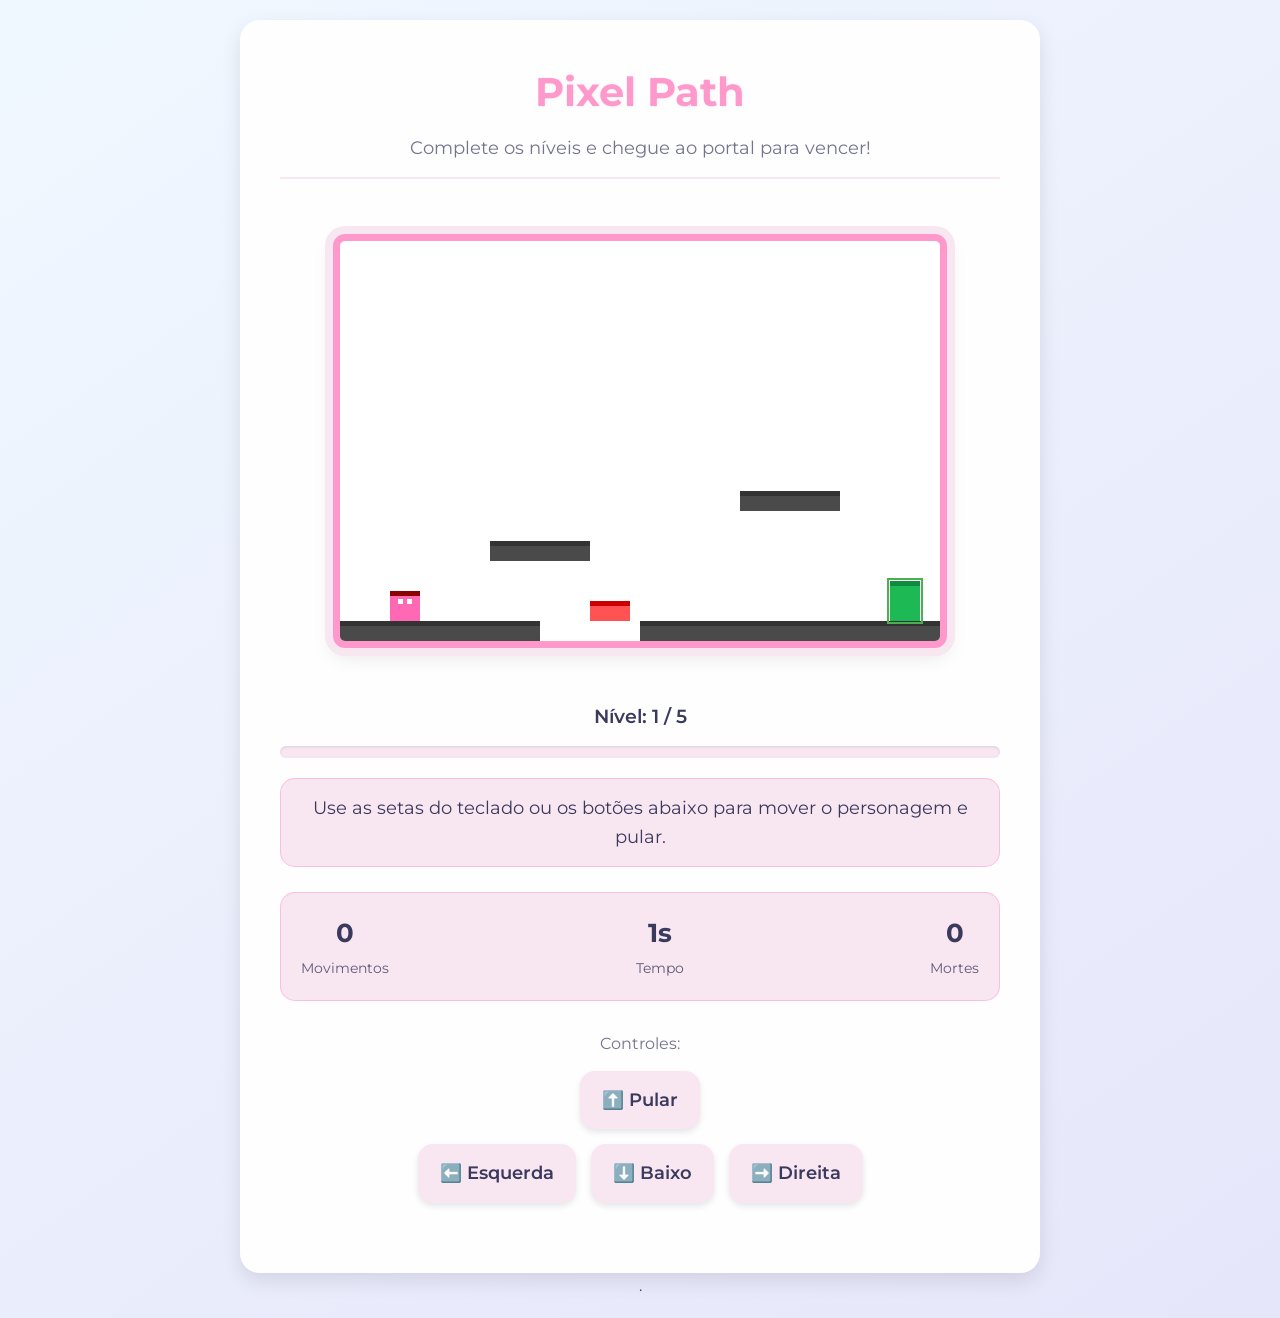
==== commit 2512d95c: "Update print statement from 'Hello' to 'Goodbye'" ====
--- a/index.html
+++ b/index.html
@@ -1054,6 +1054,8 @@
         // Inicia o jogo
         initGame();
     </script>
+.
 </body>
 
 </html>
+
